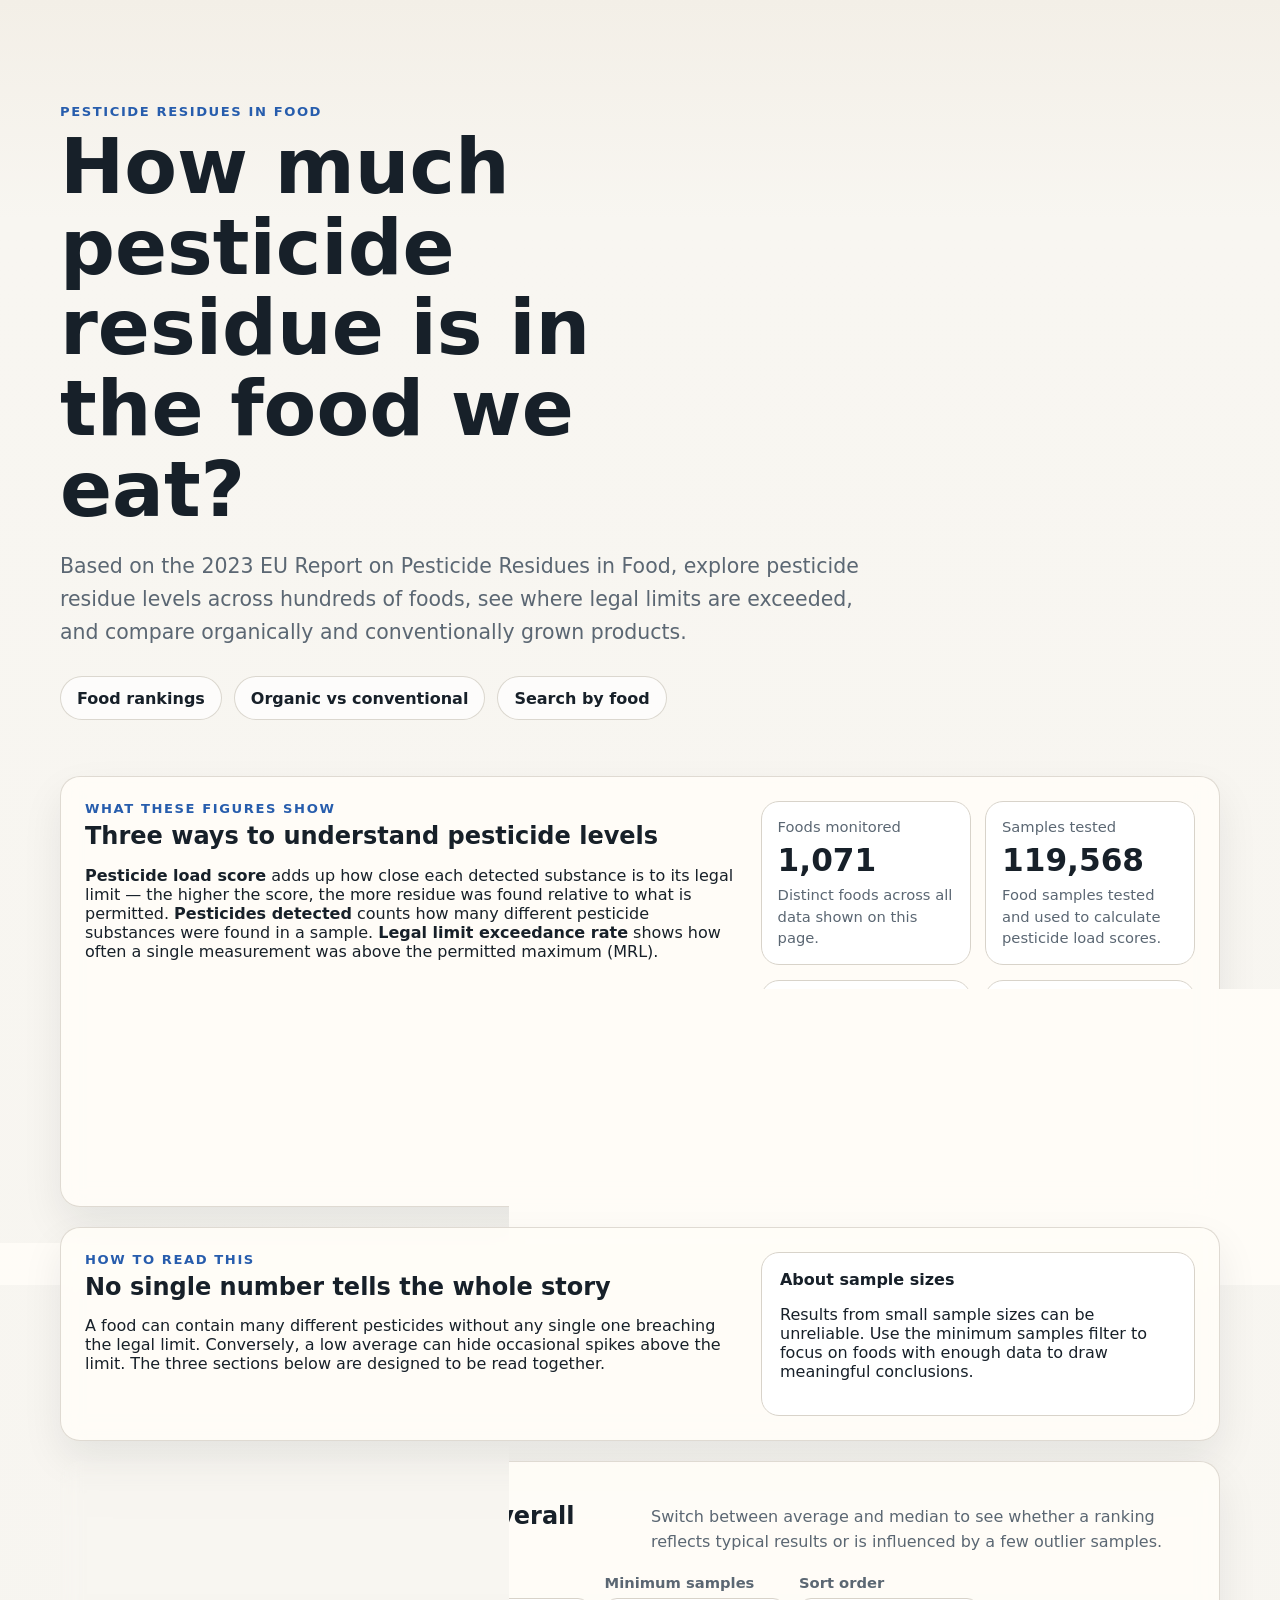
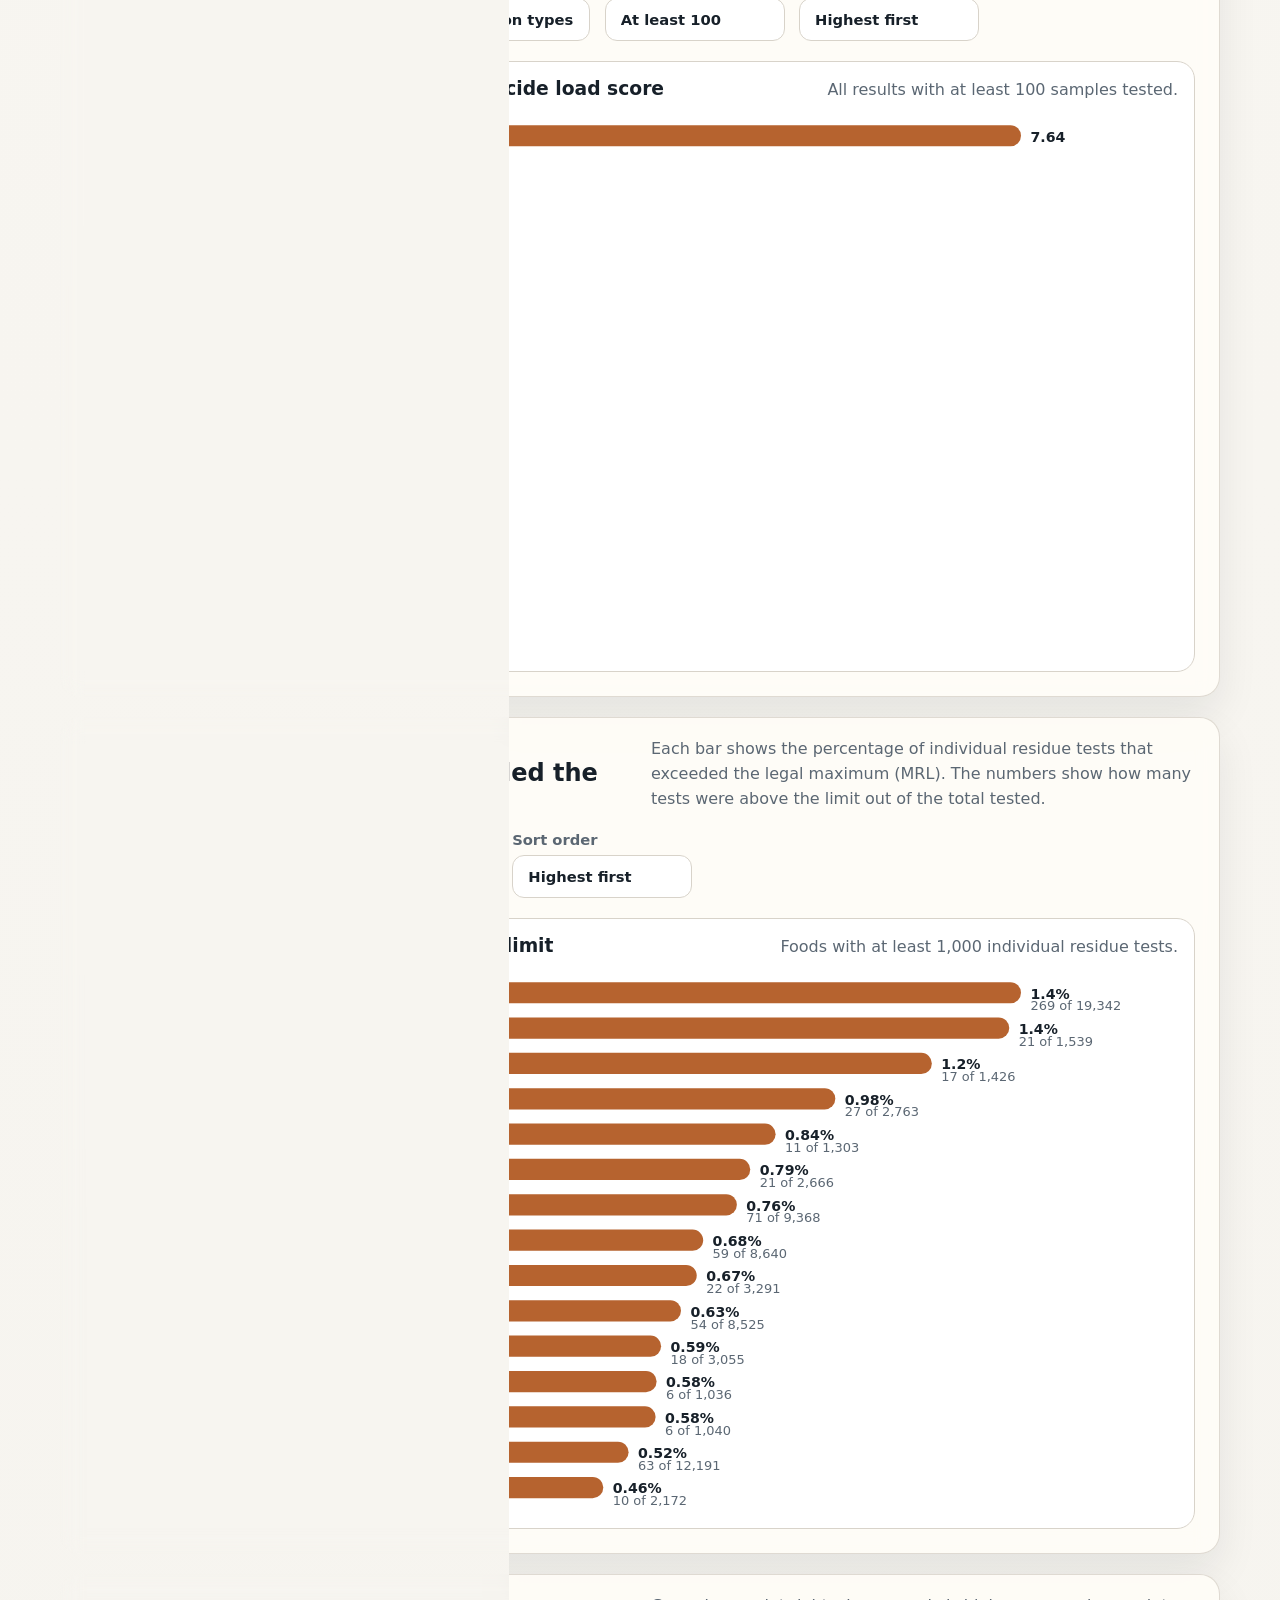
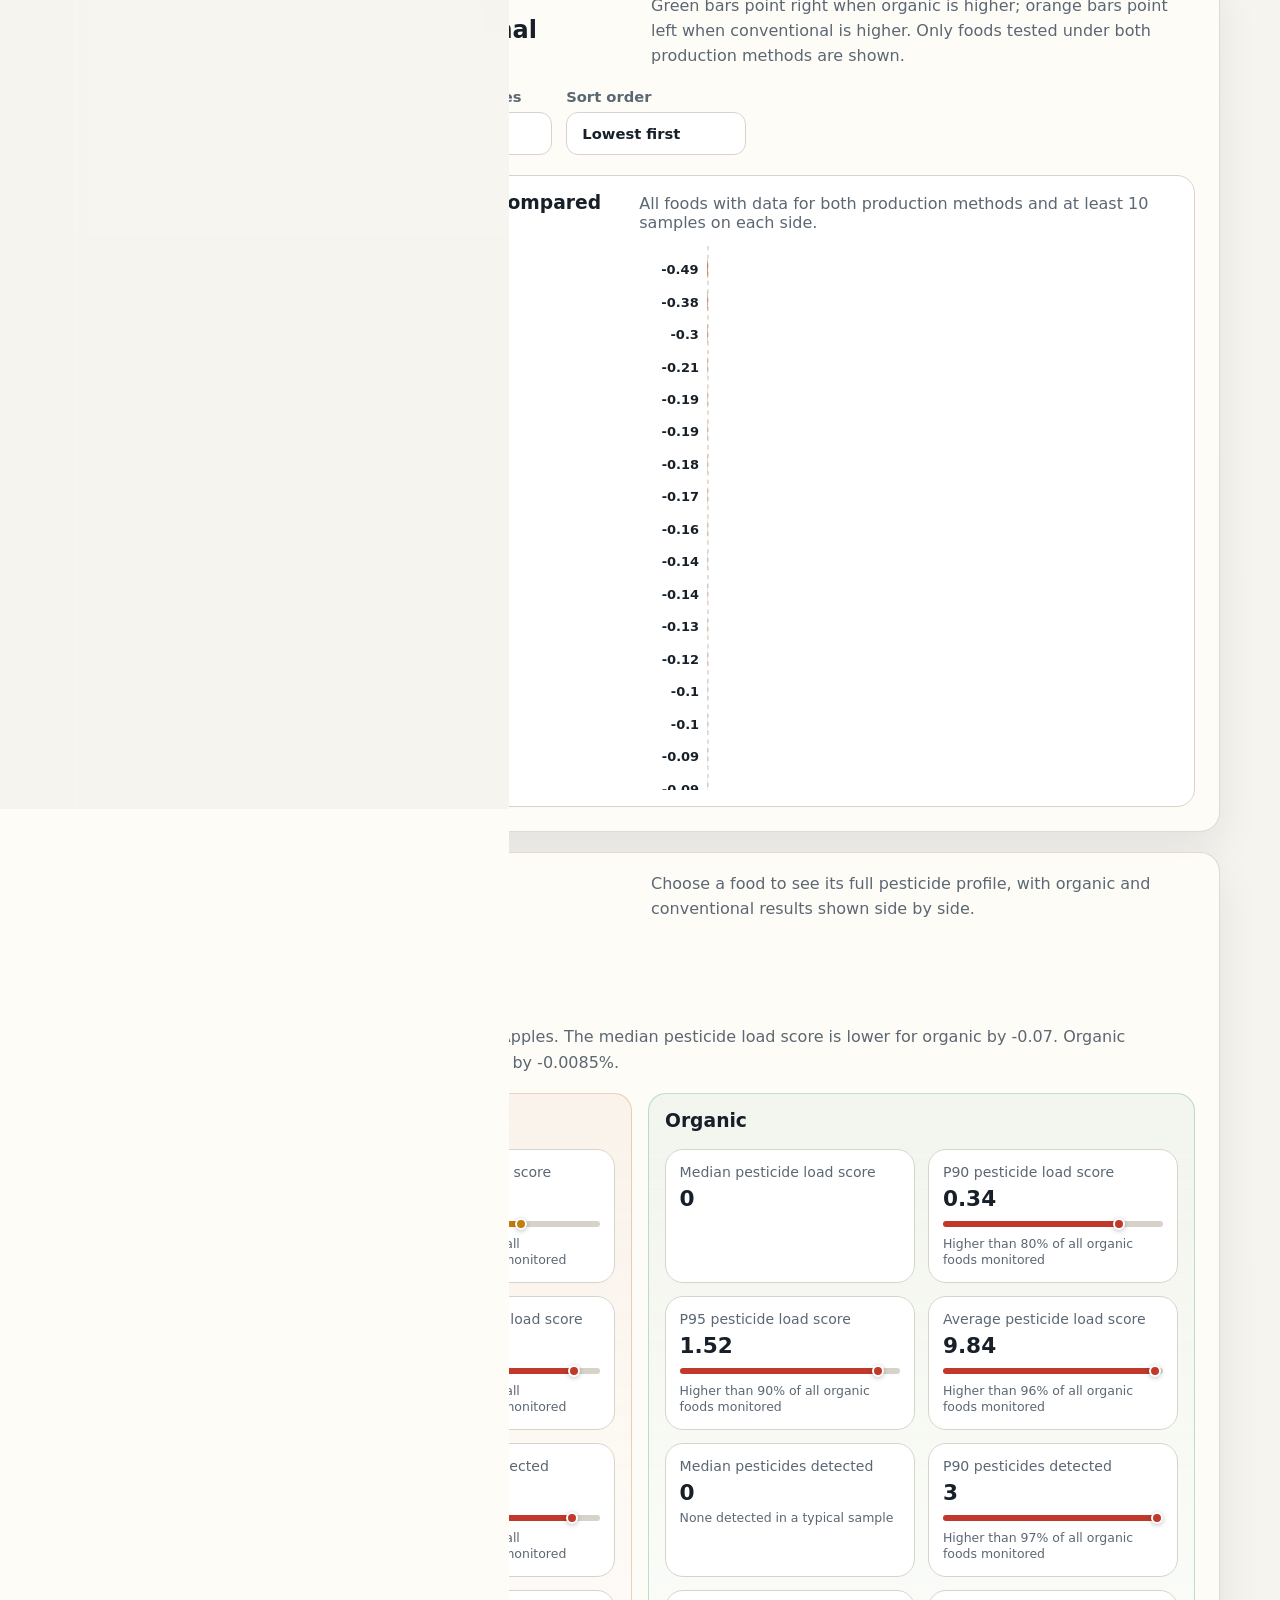
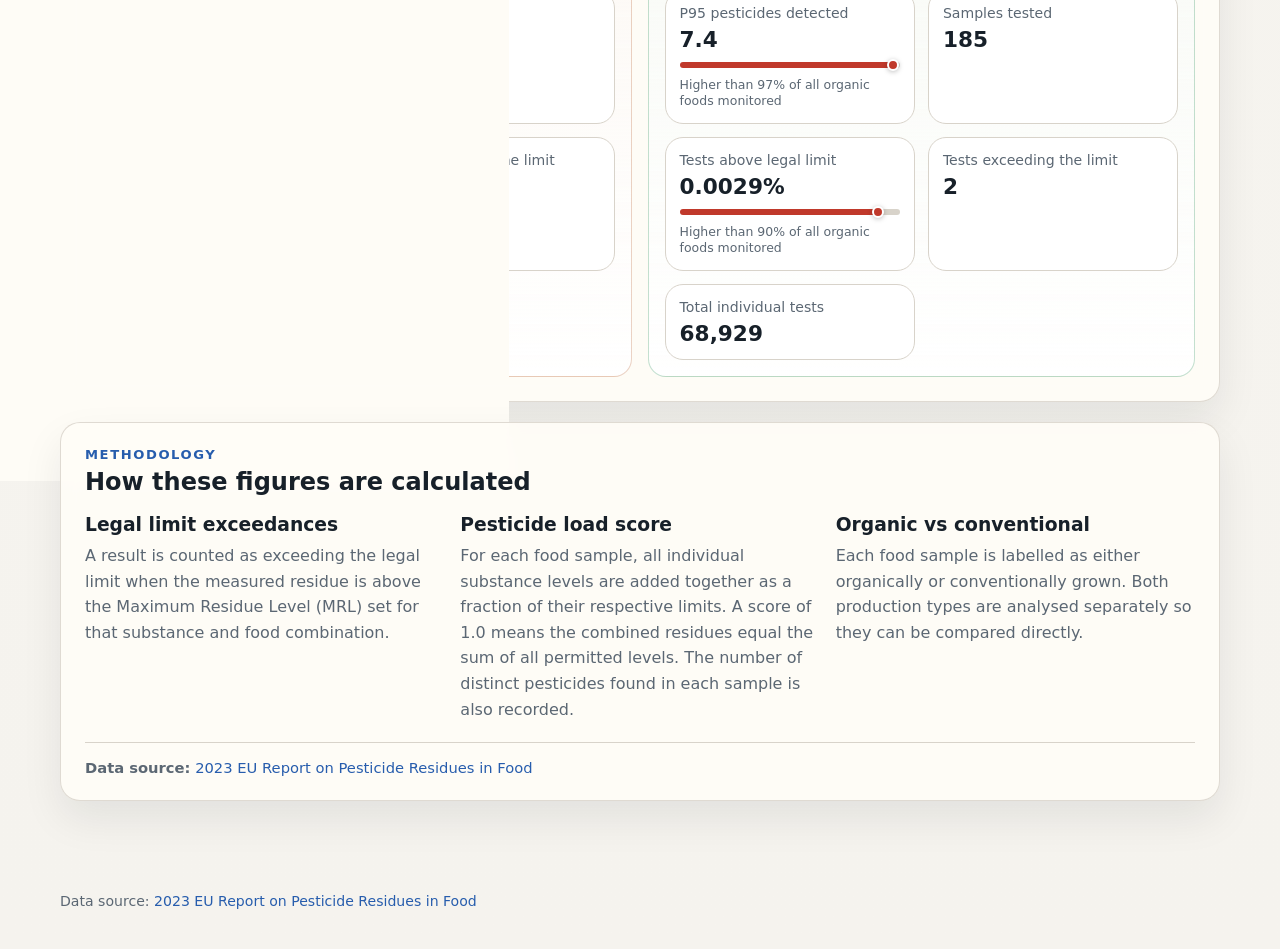
==== docs/index.html @ 17224ed9 "move site to docs" ====
<!doctype html>
<html lang="en">
  <head>
    <meta charset="utf-8">
    <meta name="viewport" content="width=device-width, initial-scale=1">
    <title>Pesticide residues in food</title>
    <meta
      name="description"
      content="An overview of pesticide residues in food: how much was found, how often legal limits were exceeded, and how organic and conventionally grown products compare."
    >
    <link rel="stylesheet" href="styles.css">
  </head>
  <body>
    <header class="hero">
      <div class="hero__content layout">
        <p class="eyebrow">Pesticide residues in food</p>
        <div class="hero__topline">
          <div>
            <h1>How much pesticide residue is in the food we eat?</h1>
            <p class="hero__lede">
              Based on the 2023 EU Report on Pesticide Residues in Food, explore pesticide residue levels across
              hundreds of foods, see where legal limits are exceeded, and compare organically and conventionally
              grown products.
            </p>
          </div>
        </div>
        <div class="hero__chips">
          <span class="chip">Food rankings</span>
          <span class="chip">Organic vs conventional</span>
          <span class="chip">Search by food</span>
        </div>
      </div>
    </header>

    <main class="layout">
      <section class="panel notice" id="error-notice" hidden></section>

      <section class="panel intro-grid">
        <div>
          <p class="section-label">What these figures show</p>
          <h2>Three ways to understand pesticide levels</h2>
          <p>
            <strong>Pesticide load score</strong> adds up how close each detected substance is to its legal limit — the
            higher the score, the more residue was found relative to what is permitted.
            <strong>Pesticides detected</strong> counts how many different pesticide substances were found in a sample.
            <strong>Legal limit exceedance rate</strong> shows how often a single measurement was above the permitted
            maximum (MRL).
          </p>
        </div>
        <div class="metric-cards" id="summary-cards"></div>
      </section>

      <section class="panel narrative">
        <div>
          <p class="section-label">How to read this</p>
          <h2>No single number tells the whole story</h2>
          <p>
            A food can contain many different pesticides without any single one breaching the legal limit. Conversely,
            a low average can hide occasional spikes above the limit. The three sections below are designed to be read
            together.
          </p>
        </div>
        <div class="callout">
          <p class="callout__title">About sample sizes</p>
          <p>
            Results from small sample sizes can be unreliable. Use the minimum samples filter to focus on foods with
            enough data to draw meaningful conclusions.
          </p>
        </div>
      </section>

      <section class="panel section-block">
        <div class="section-heading">
          <div>
            <p class="section-label">1. Pesticide load</p>
            <h2>Which foods had the highest overall pesticide levels?</h2>
          </div>
          <p class="section-copy">
            Switch between average and median to see whether a ranking reflects typical results or is influenced by a
            few outlier samples.
          </p>
        </div>
        <div class="controls">
          <label>
            Measure
            <select id="combined-metric"></select>
          </label>
          <label>
            Production type
            <select id="combined-organic"></select>
          </label>
          <label>
            Minimum samples
            <select id="combined-threshold"></select>
          </label>
          <label>
            Sort order
            <select id="combined-sort"></select>
          </label>
        </div>
        <div class="chart-shell">
          <div class="chart-header">
            <h3 id="combined-chart-title"></h3>
            <p id="combined-chart-caption"></p>
          </div>
          <div class="chart" id="combined-chart"></div>
        </div>
      </section>

      <section class="panel section-block">
        <div class="section-heading">
          <div>
            <p class="section-label">2. Legal limit breaches</p>
            <h2>Which foods most often exceeded the legal limit?</h2>
          </div>
          <p class="section-copy">
            Each bar shows the percentage of individual residue tests that exceeded the legal maximum (MRL). The
            numbers show how many tests were above the limit out of the total tested.
          </p>
        </div>
        <div class="controls">
          <label>
            Production type
            <select id="exceedance-organic"></select>
          </label>
          <label>
            Minimum samples
            <select id="exceedance-threshold"></select>
          </label>
          <label>
            Sort order
            <select id="exceedance-sort"></select>
          </label>
        </div>
        <div class="chart-shell">
          <div class="chart-header">
            <h3 id="exceedance-chart-title"></h3>
            <p id="exceedance-chart-caption"></p>
          </div>
          <div class="chart" id="exceedance-chart"></div>
        </div>
      </section>

      <section class="panel section-block">
        <div class="section-heading">
          <div>
            <p class="section-label">3. Organic vs conventional</p>
            <h2>How do organic and conventional products compare?</h2>
          </div>
          <p class="section-copy">
            Green bars point right when organic is higher; orange bars point left when conventional is higher.
            Only foods tested under both production methods are shown.
          </p>
        </div>
        <div class="controls">
          <label>
            Comparison
            <select id="gap-metric"></select>
          </label>
          <label>
            Minimum samples
            <select id="gap-threshold"></select>
          </label>
          <label>
            Sort order
            <select id="gap-sort"></select>
          </label>
        </div>
        <div class="chart-shell">
          <div class="chart-header">
            <h3 id="gap-chart-title"></h3>
            <p id="gap-chart-caption"></p>
          </div>
          <div class="chart" id="gap-chart"></div>
        </div>
      </section>

      <section class="panel section-block">
        <div class="section-heading">
          <div>
            <p class="section-label">4. Food explorer</p>
            <h2>Look up a specific food</h2>
          </div>
          <p class="section-copy">
            Choose a food to see its full pesticide profile, with organic and conventional results shown side by side.
          </p>
        </div>
        <div class="controls product-search">
          <label class="product-search__input">
            Product
            <input id="product-search" list="product-options" placeholder="Start typing a product name">
            <datalist id="product-options"></datalist>
          </label>
        </div>
        <div id="product-summary" class="product-summary"></div>
        <div id="product-panels" class="product-panels"></div>
      </section>

      <section class="panel methodology">
        <p class="section-label">Methodology</p>
        <h2>How these figures are calculated</h2>
        <div class="method-grid">
          <div>
            <h3>Legal limit exceedances</h3>
            <p>
              A result is counted as exceeding the legal limit when the measured residue is above the Maximum Residue
              Level (MRL) set for that substance and food combination.
            </p>
          </div>
          <div>
            <h3>Pesticide load score</h3>
            <p>
              For each food sample, all individual substance levels are added together as a fraction of their
              respective limits. A score of 1.0 means the combined residues equal the sum of all permitted levels.
              The number of distinct pesticides found in each sample is also recorded.
            </p>
          </div>
          <div>
            <h3>Organic vs conventional</h3>
            <p>
              Each food sample is labelled as either organically or conventionally grown. Both production types are
              analysed separately so they can be compared directly.
            </p>
          </div>
        </div>
        <div class="source-line">
          <p>
            <strong>Data source:</strong>
            <a href="https://zenodo.org/records/14765085" target="_blank" rel="noopener noreferrer">
              2023 EU Report on Pesticide Residues in Food
            </a>
          </p>
        </div>
      </section>
    </main>

    <footer class="site-footer layout">
      <p>
        Data source:
        <a href="https://zenodo.org/records/14765085" target="_blank" rel="noopener noreferrer">
          2023 EU Report on Pesticide Residues in Food
        </a>
      </p>
    </footer>

    <div class="tooltip" id="tooltip" hidden></div>
    <script src="script.js"></script>
  </body>
</html>
---- docs/styles.css ----
:root {
  --bg: #f5f3ee;
  --surface: #fffdf8;
  --surface-strong: #ffffff;
  --text: #172029;
  --muted: #5b6773;
  --line: #d8d3ca;
  --accent: #275dad;
  --organic: #2d8f57;
  --conventional: #b6632f;
  --pct-low:  #2d8f57;
  --pct-mid:  #c47d0e;
  --pct-high: #c0392b;
  --shadow: 0 18px 40px rgba(18, 27, 38, 0.08);
  --radius: 20px;
}

* {
  box-sizing: border-box;
}

html {
  scroll-behavior: smooth;
}

body {
  margin: 0;
  font-family: Inter, ui-sans-serif, system-ui, -apple-system, BlinkMacSystemFont, "Segoe UI", sans-serif;
  background: linear-gradient(180deg, #f3efe7 0%, #f8f6f1 220px, var(--bg) 100%);
  color: var(--text);
}

code {
  font-family: "SFMono-Regular", ui-monospace, SFMono-Regular, Menlo, Consolas, monospace;
}

.layout {
  width: min(1160px, calc(100vw - 2rem));
  margin: 0 auto;
}

.hero {
  padding: 4.5rem 0 2.5rem;
}

.hero__content {
  padding: 2rem 0 1rem;
}

.hero__topline {
  display: flex;
  justify-content: space-between;
  gap: 1.5rem;
  align-items: end;
}

.eyebrow,
.section-label {
  margin: 0 0 0.5rem;
  font-size: 0.82rem;
  font-weight: 700;
  letter-spacing: 0.12em;
  text-transform: uppercase;
  color: var(--accent);
}

.hero h1,
.panel h2 {
  margin: 0;
  line-height: 1.05;
}

.hero h1 {
  max-width: 11ch;
  font-size: clamp(2.6rem, 7vw, 4.8rem);
}

.hero__lede {
  max-width: 52rem;
  margin: 1.25rem 0 0;
  font-size: clamp(1.05rem, 2vw, 1.28rem);
  line-height: 1.6;
  color: var(--muted);
}

.hero__chips {
  display: flex;
  flex-wrap: wrap;
  gap: 0.75rem;
  margin-top: 1.75rem;
}

.chip {
  display: inline-flex;
  align-items: center;
  padding: 0.72rem 1rem;
  border-radius: 999px;
  background: rgba(255, 255, 255, 0.7);
  border: 1px solid rgba(216, 211, 202, 0.9);
  color: var(--text);
  font-weight: 600;
}

main {
  padding-bottom: 3rem;
}

.panel {
  background: rgba(255, 253, 248, 0.88);
  border: 1px solid rgba(216, 211, 202, 0.8);
  border-radius: var(--radius);
  box-shadow: var(--shadow);
  padding: 1.5rem;
  margin-bottom: 1.25rem;
  backdrop-filter: blur(10px);
}

.notice {
  border-color: rgba(182, 99, 47, 0.35);
  background: rgba(182, 99, 47, 0.08);
}

.intro-grid,
.narrative {
  display: grid;
  gap: 1.5rem;
  grid-template-columns: minmax(0, 1.5fr) minmax(290px, 1fr);
}

.metric-cards {
  display: grid;
  grid-template-columns: repeat(2, minmax(0, 1fr));
  gap: 0.9rem;
}

.metric-card,
.callout,
.product-panel,
.detail-card {
  background: var(--surface-strong);
  border: 1px solid var(--line);
  border-radius: 18px;
}

.metric-card {
  padding: 1rem;
}

.metric-card__label {
  margin: 0;
  color: var(--muted);
  font-size: 0.92rem;
}

.metric-card__value {
  margin: 0.4rem 0 0;
  font-size: 1.95rem;
  font-weight: 700;
}

.metric-card__note {
  margin: 0.4rem 0 0;
  color: var(--muted);
  font-size: 0.92rem;
  line-height: 1.45;
}

.callout {
  padding: 1.1rem 1.15rem;
}

.callout__title {
  margin: 0 0 0.35rem;
  font-weight: 700;
}

.section-block {
  padding-top: 1.2rem;
}

.section-heading {
  display: flex;
  justify-content: space-between;
  gap: 1.5rem;
  align-items: end;
}

.section-copy {
  max-width: 34rem;
  margin: 0;
  color: var(--muted);
  line-height: 1.55;
}

.controls {
  display: flex;
  flex-wrap: wrap;
  gap: 0.9rem;
  margin-top: 1.2rem;
}

.controls label {
  display: grid;
  gap: 0.45rem;
  font-size: 0.92rem;
  font-weight: 600;
  color: var(--muted);
}

select,
input {
  min-width: 180px;
  appearance: none;
  border: 1px solid var(--line);
  background: var(--surface-strong);
  border-radius: 12px;
  color: var(--text);
  padding: 0.75rem 0.95rem;
  font: inherit;
}

input {
  width: min(400px, 100%);
}

.chart-shell {
  margin-top: 1.25rem;
  background: var(--surface-strong);
  border: 1px solid var(--line);
  border-radius: 18px;
  padding: 1rem;
}

.chart-header {
  display: flex;
  justify-content: space-between;
  gap: 1rem;
  align-items: baseline;
  margin-bottom: 0.75rem;
}

.chart-header h3 {
  margin: 0;
}

.chart-header p {
  margin: 0;
  color: var(--muted);
}

.chart {
  position: relative;
  min-height: 460px;
  max-height: 34rem;
  overflow-y: auto;
  overflow-x: hidden;
  padding-right: 0.35rem;
  scrollbar-gutter: stable;
}

.chart svg {
  width: 100%;
  height: auto;
  display: block;
}

.chart::-webkit-scrollbar {
  width: 10px;
}

.chart::-webkit-scrollbar-thumb {
  background: rgba(91, 103, 115, 0.35);
  border-radius: 999px;
}

.axis-label {
  fill: var(--muted);
  font-size: 12px;
}

.bar-label {
  fill: var(--text);
  font-size: 12px;
  font-weight: 600;
}

.chart-note {
  fill: var(--muted);
  font-size: 11px;
}

.tooltip {
  position: fixed;
  z-index: 10;
  max-width: 320px;
  padding: 0.75rem 0.85rem;
  background: rgba(20, 26, 32, 0.94);
  color: white;
  border-radius: 12px;
  box-shadow: 0 10px 24px rgba(0, 0, 0, 0.22);
  pointer-events: none;
  font-size: 0.9rem;
  line-height: 1.45;
}

.tooltip strong {
  display: block;
  margin-bottom: 0.2rem;
}

.product-summary {
  margin-top: 1rem;
  font-size: 1rem;
  color: var(--muted);
  line-height: 1.65;
}

.product-panels {
  display: grid;
  grid-template-columns: repeat(2, minmax(0, 1fr));
  gap: 1rem;
  margin-top: 1rem;
}

.product-panel {
  padding: 1rem;
}

.product-panel--organic {
  border-color: rgba(45, 143, 87, 0.28);
  background: linear-gradient(180deg, rgba(45, 143, 87, 0.06), rgba(255, 255, 255, 0.96));
}

.product-panel--conventional {
  border-color: rgba(182, 99, 47, 0.28);
  background: linear-gradient(180deg, rgba(182, 99, 47, 0.06), rgba(255, 255, 255, 0.96));
}

.product-panel h3 {
  margin-top: 0;
}

.detail-grid {
  display: grid;
  grid-template-columns: repeat(2, minmax(0, 1fr));
  gap: 0.85rem;
}

.detail-card {
  padding: 0.85rem;
  overflow: visible;
}

.detail-card__label {
  margin: 0;
  font-size: 0.88rem;
  color: var(--muted);
}

.detail-card__value {
  margin: 0.35rem 0 0;
  font-size: 1.35rem;
  font-weight: 700;
}

.detail-card__percentile {
  margin-top: 0.65rem;
}

.detail-card__percentile-bar {
  position: relative;
  display: block;
  width: 100%;
  height: 6px;
  border-radius: 999px;
  background: linear-gradient(
    to right,
    var(--pct-color, var(--accent)) var(--pct, 0%),
    var(--line) var(--pct, 0%)
  );
}

.detail-card__percentile-marker {
  display: block;
  position: absolute;
  top: 50%;
  width: 12px;
  height: 12px;
  background: var(--accent);
  border: 2px solid white;
  border-radius: 50%;
  box-shadow: 0 1px 5px rgba(0, 0, 0, 0.25);
  transform: translate(-50%, -50%);
}

.detail-card__percentile-label {
  margin: 0.35rem 0 0;
  font-size: 0.78rem;
  color: var(--muted);
  line-height: 1.3;
}

.detail-card .detail-card__percentile-label:only-of-type {
  margin-top: 0.55rem;
}

.method-grid {
  display: grid;
  grid-template-columns: repeat(3, minmax(0, 1fr));
  gap: 1rem;
}

.method-grid h3 {
  margin-bottom: 0.5rem;
}

.method-grid p {
  margin: 0;
  color: var(--muted);
  line-height: 1.6;
}

.source-line {
  margin-top: 1.25rem;
  padding-top: 1rem;
  border-top: 1px solid var(--line);
}

.source-line p {
  margin: 0;
  font-size: 0.92rem;
  color: var(--muted);
}

.source-line a,
.site-footer a {
  color: var(--accent);
  text-decoration: none;
}

.source-line a:hover,
.site-footer a:hover {
  text-decoration: underline;
}

.site-footer {
  padding: 1.5rem 0 2.5rem;
  font-size: 0.88rem;
  color: var(--muted);
}

.site-footer p {
  margin: 0;
}

@media (max-width: 960px) {
  .hero__topline,
  .intro-grid,
  .narrative,
  .section-heading,
  .product-panels,
  .method-grid {
    grid-template-columns: 1fr;
    display: grid;
  }

  .section-heading {
    align-items: start;
  }
}

@media (max-width: 680px) {
  .layout {
    width: min(100vw - 1rem, 100%);
  }

  .panel {
    padding: 1rem;
  }

  .metric-cards,
  .detail-grid {
    grid-template-columns: 1fr;
  }

  .chart {
    min-height: 380px;
  }
}
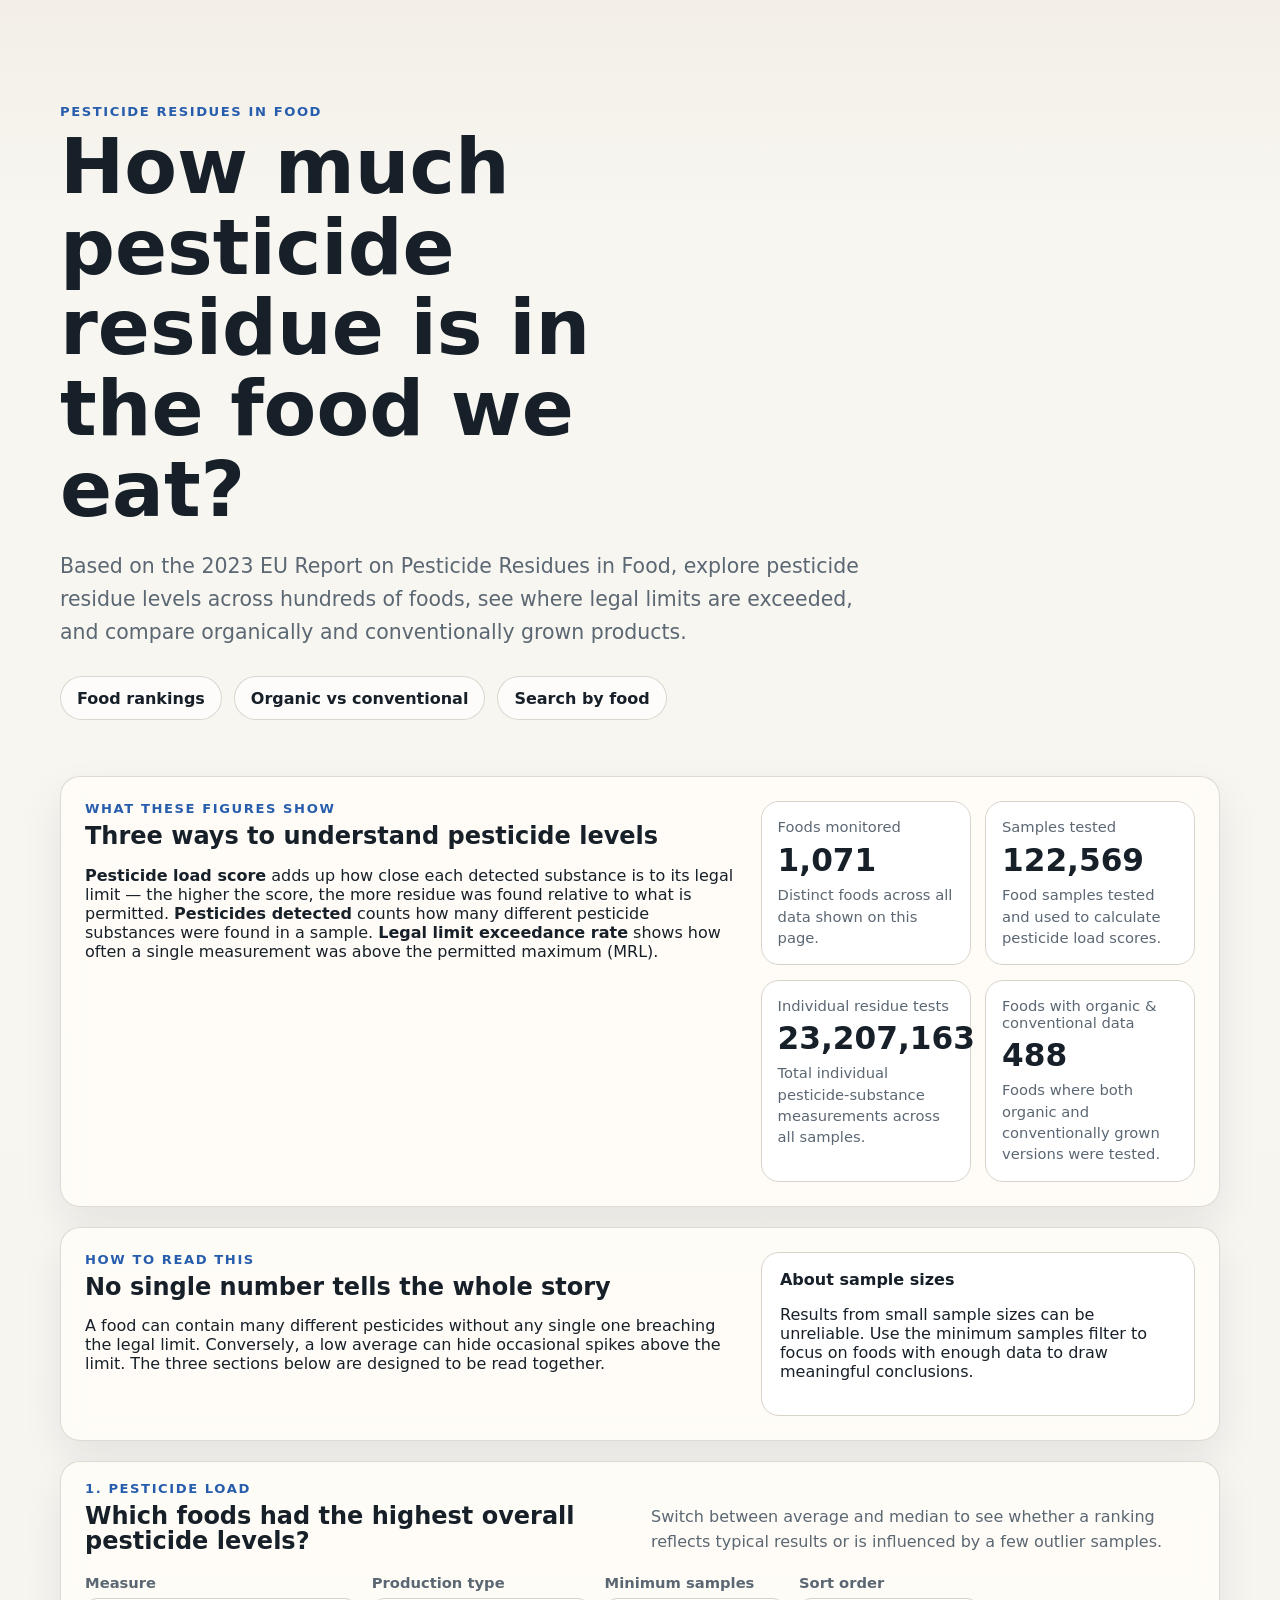
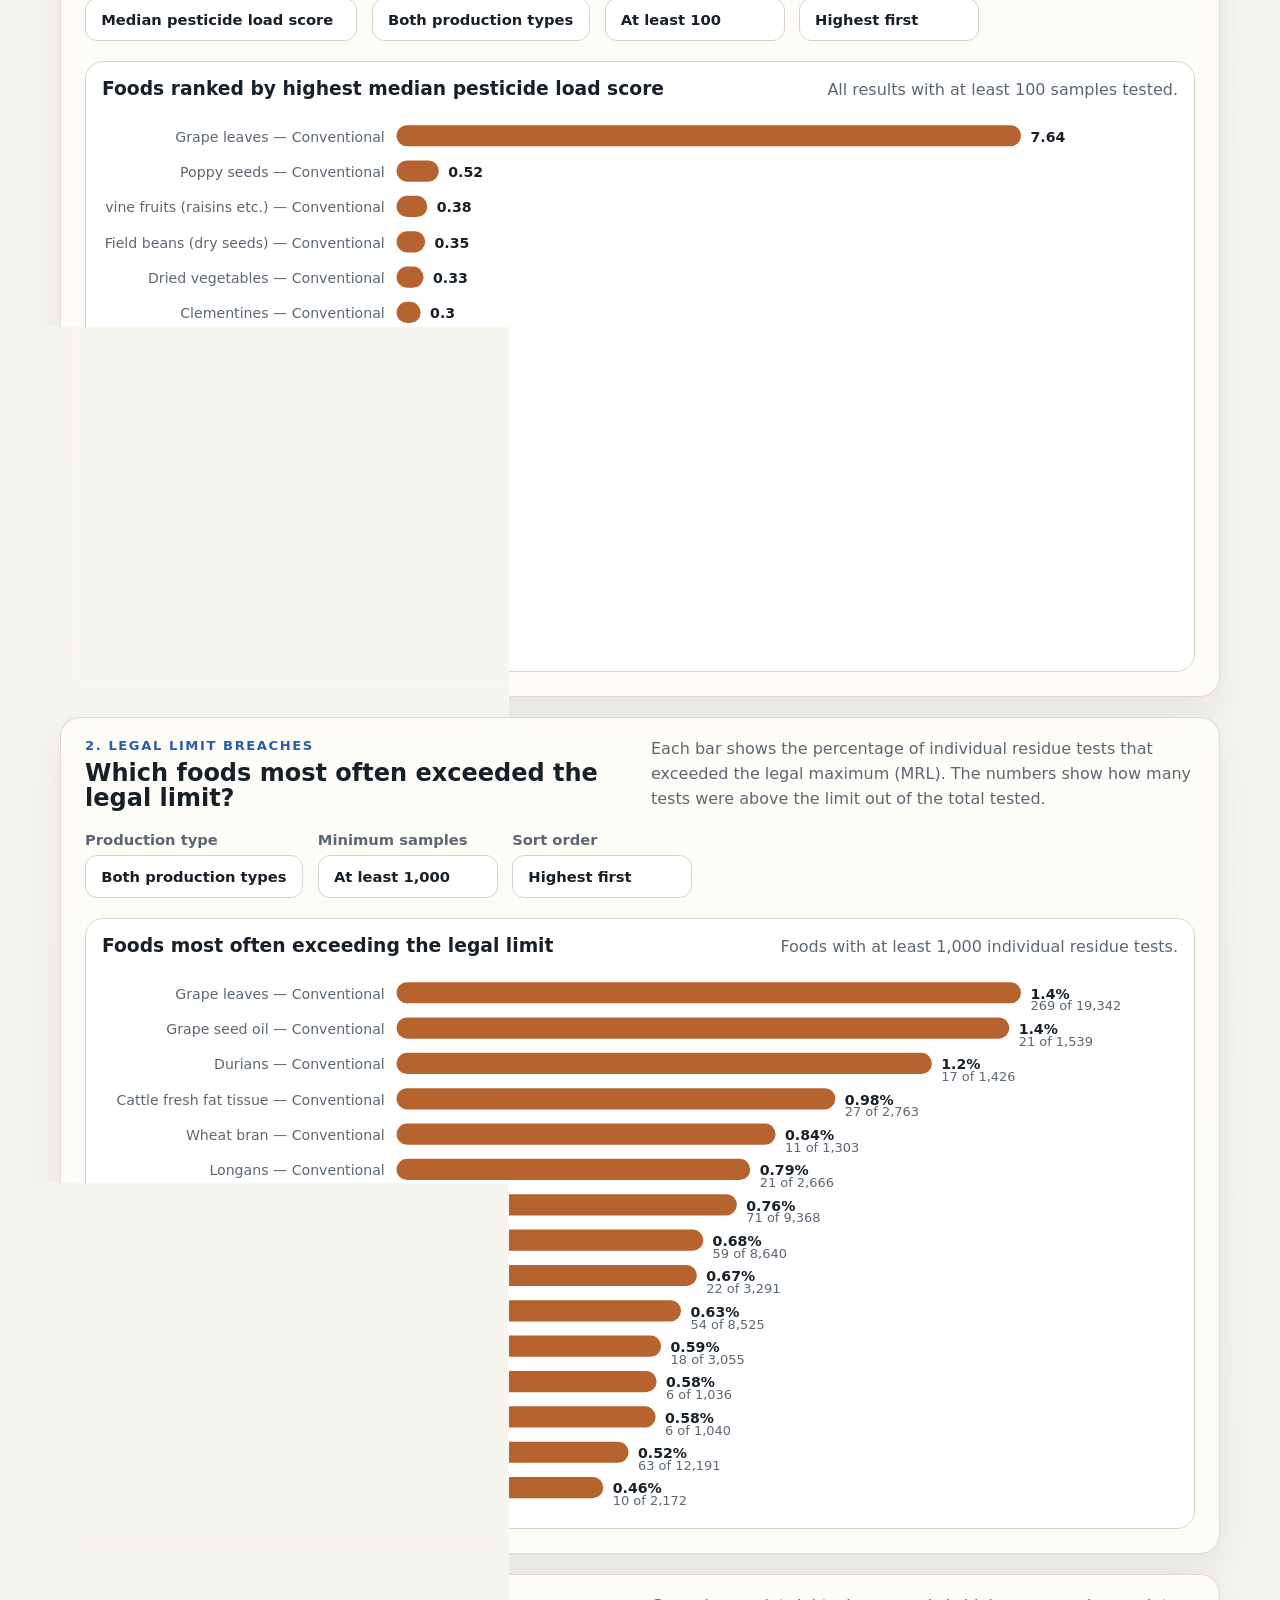
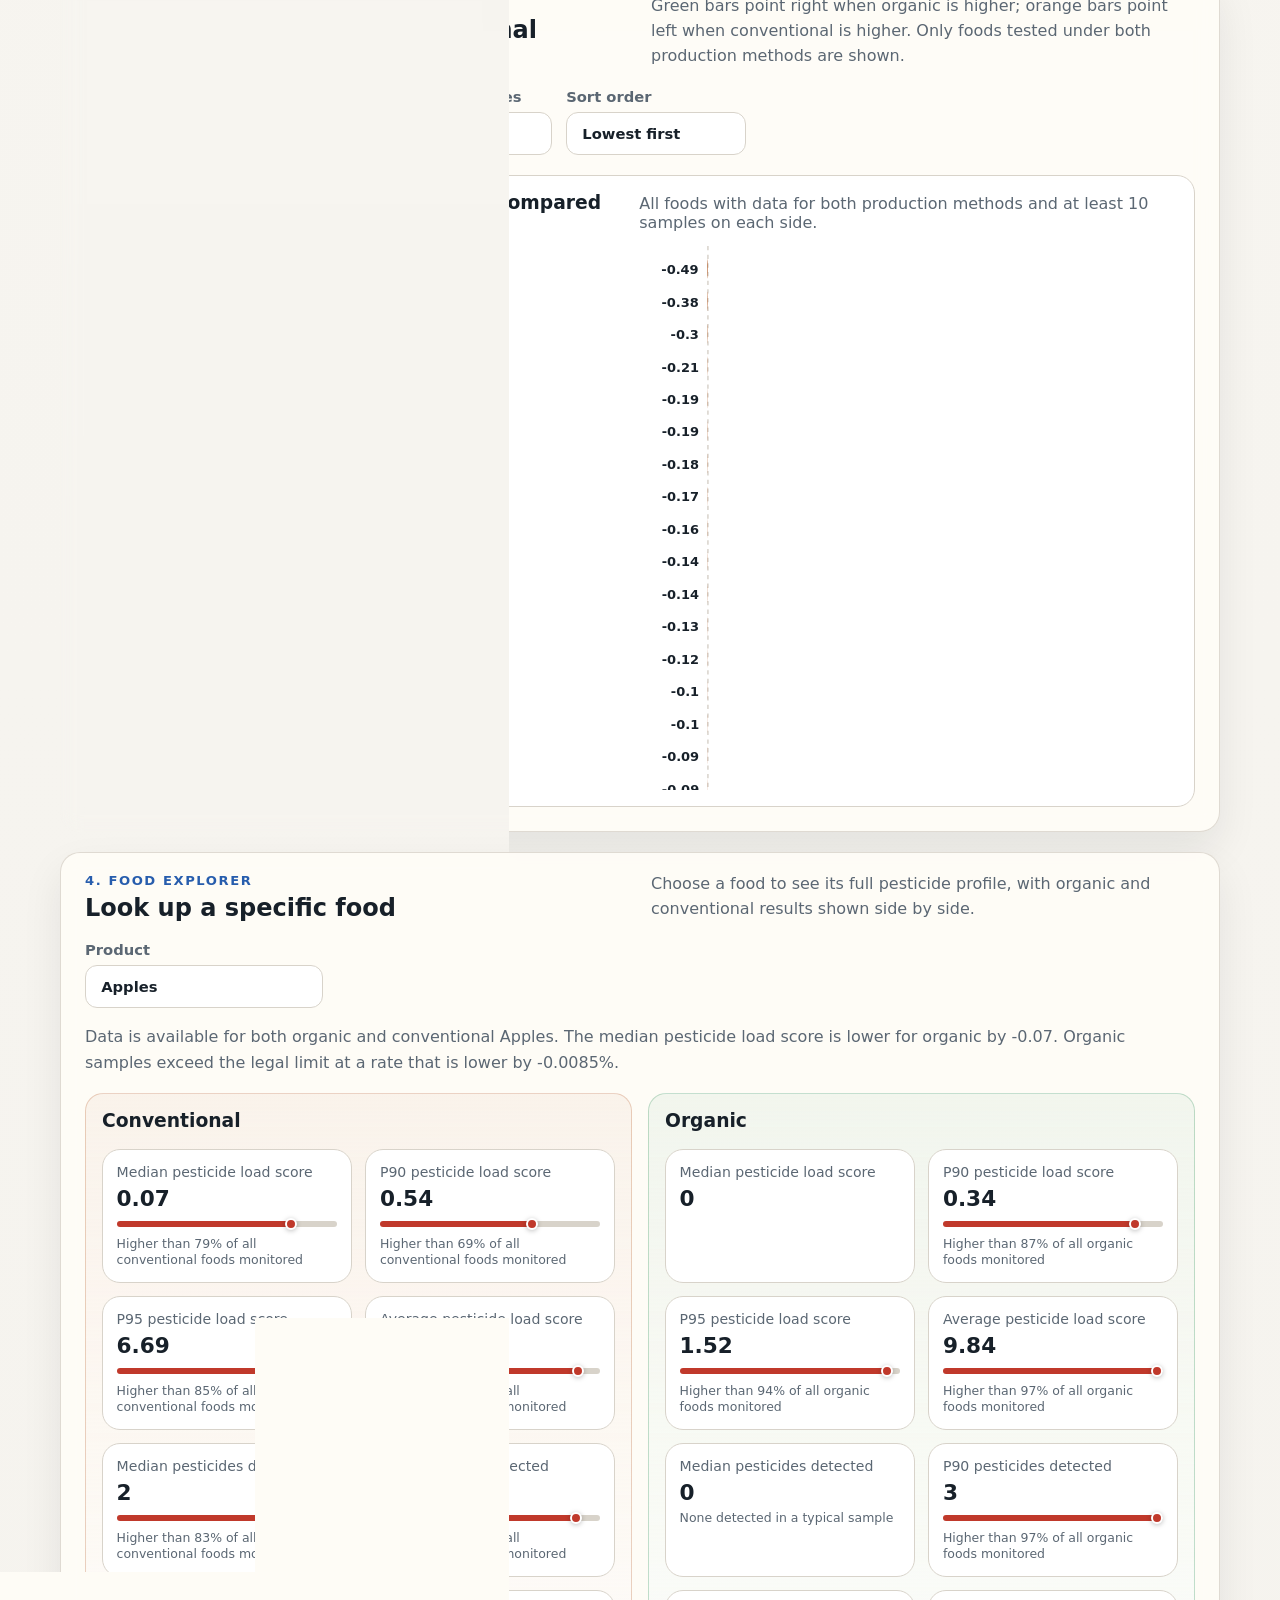
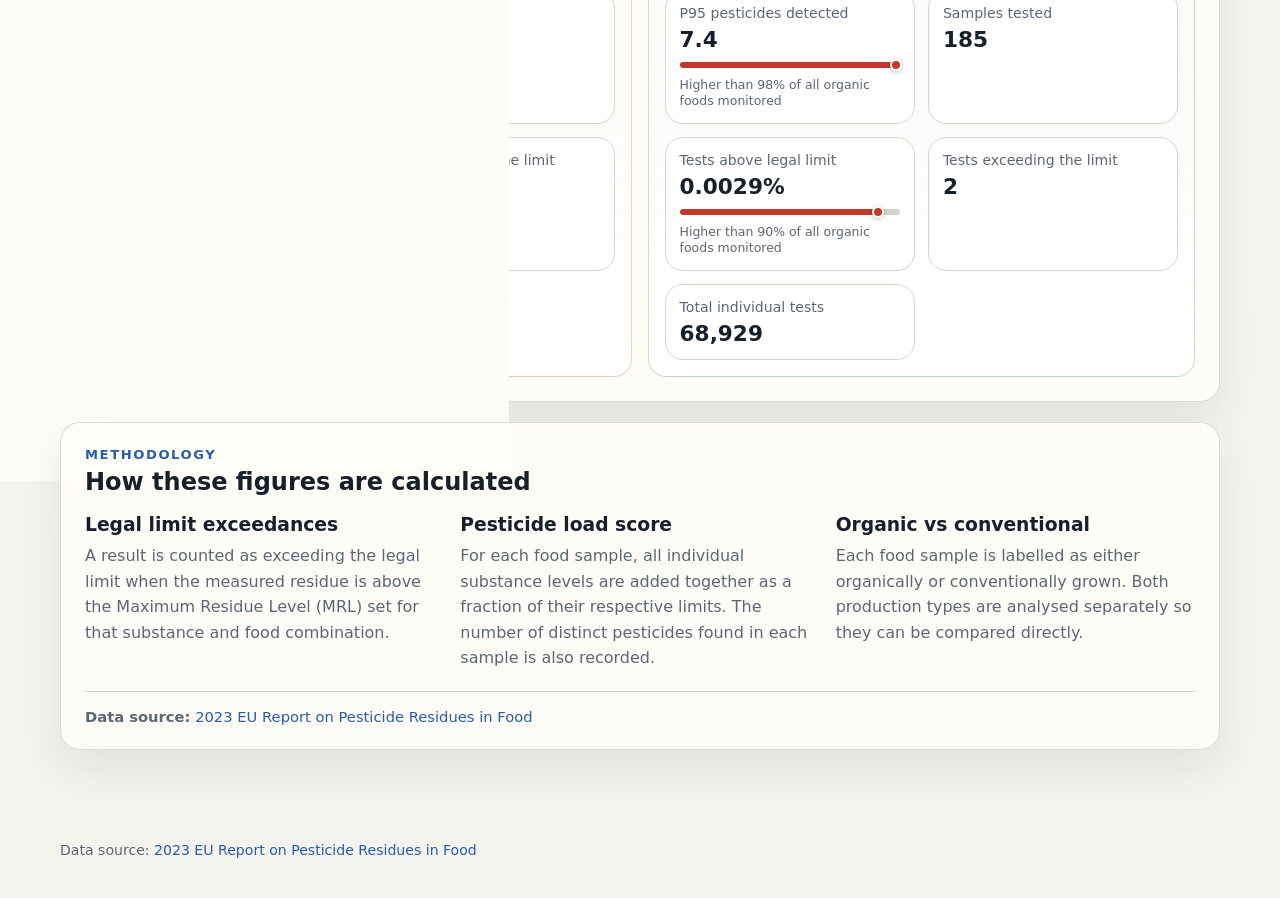
==== commit bfe4a66a: "Do not filter on sample size in combined table" ====
--- a/docs/index.html
+++ b/docs/index.html
@@ -211,8 +211,7 @@
             <h3>Pesticide load score</h3>
             <p>
               For each food sample, all individual substance levels are added together as a fraction of their
-              respective limits. A score of 1.0 means the combined residues equal the sum of all permitted levels.
-              The number of distinct pesticides found in each sample is also recorded.
+              respective limits. The number of distinct pesticides found in each sample is also recorded.
             </p>
           </div>
           <div>
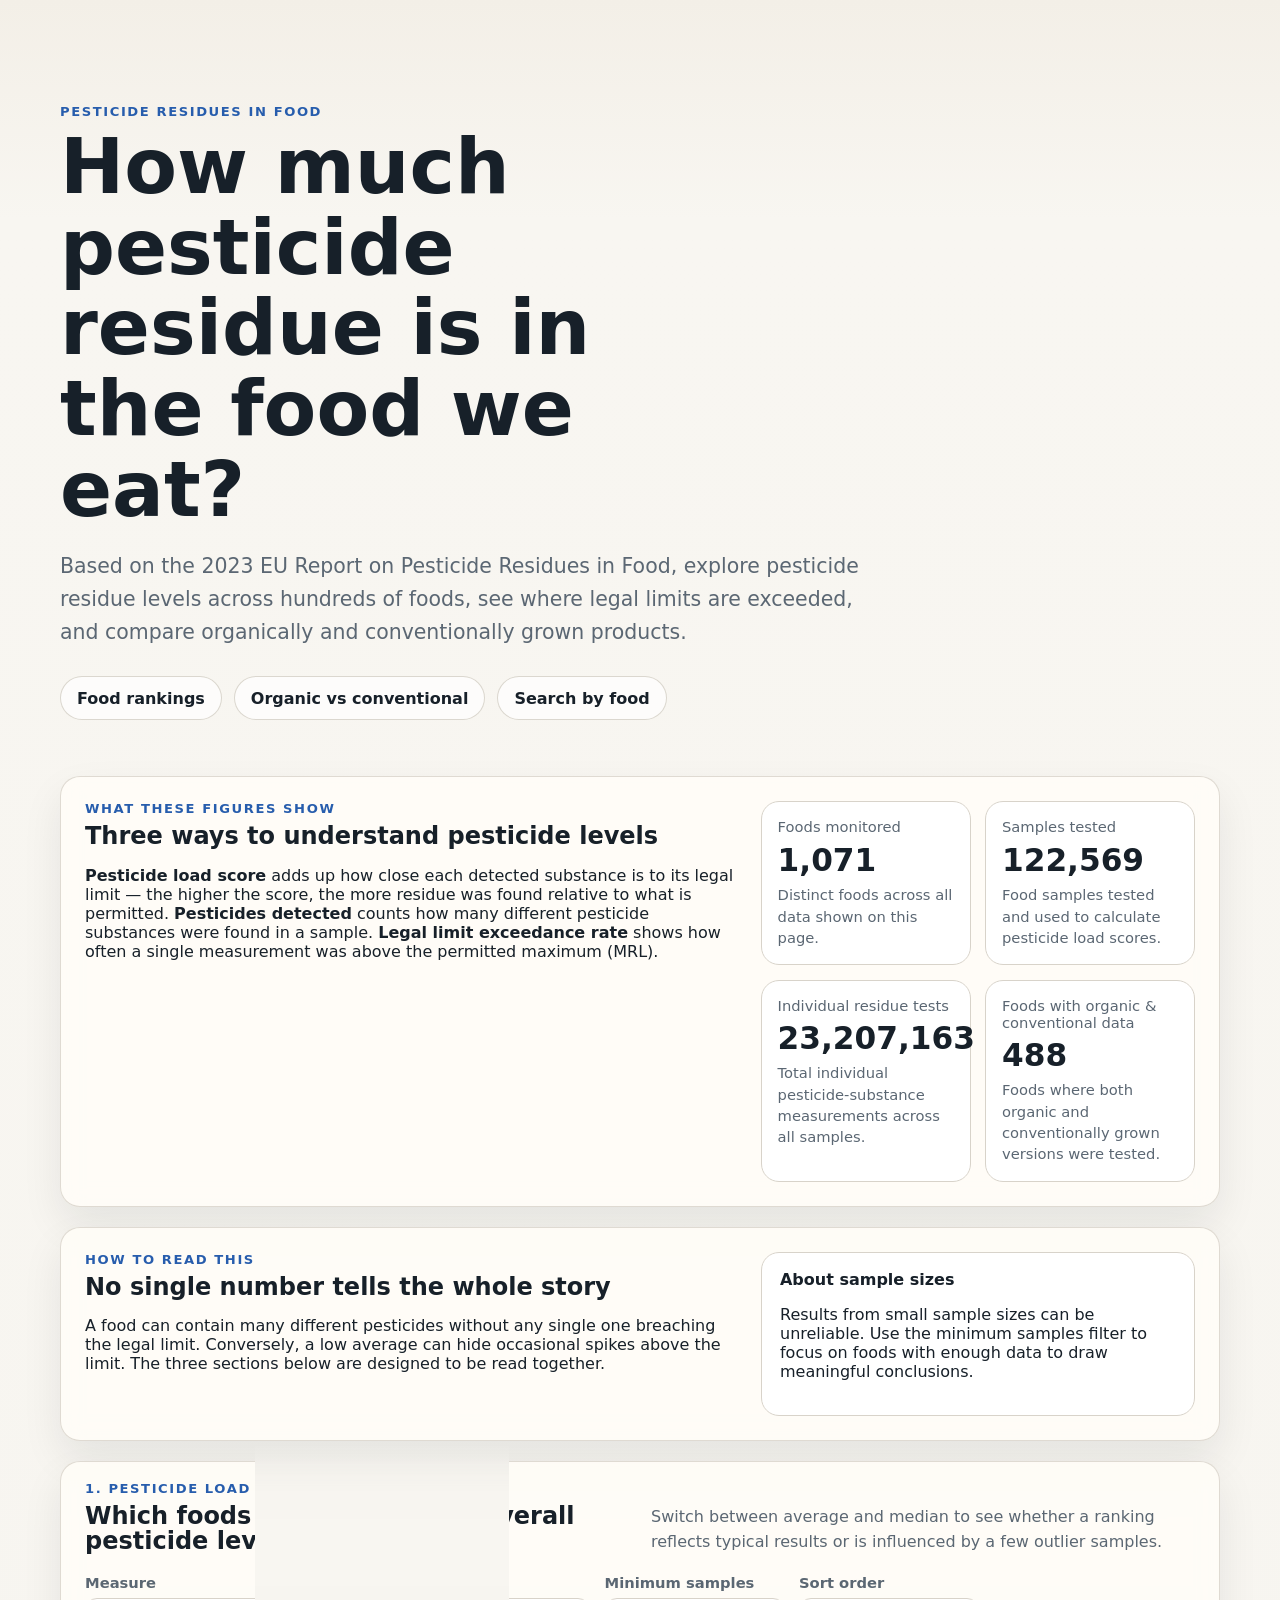
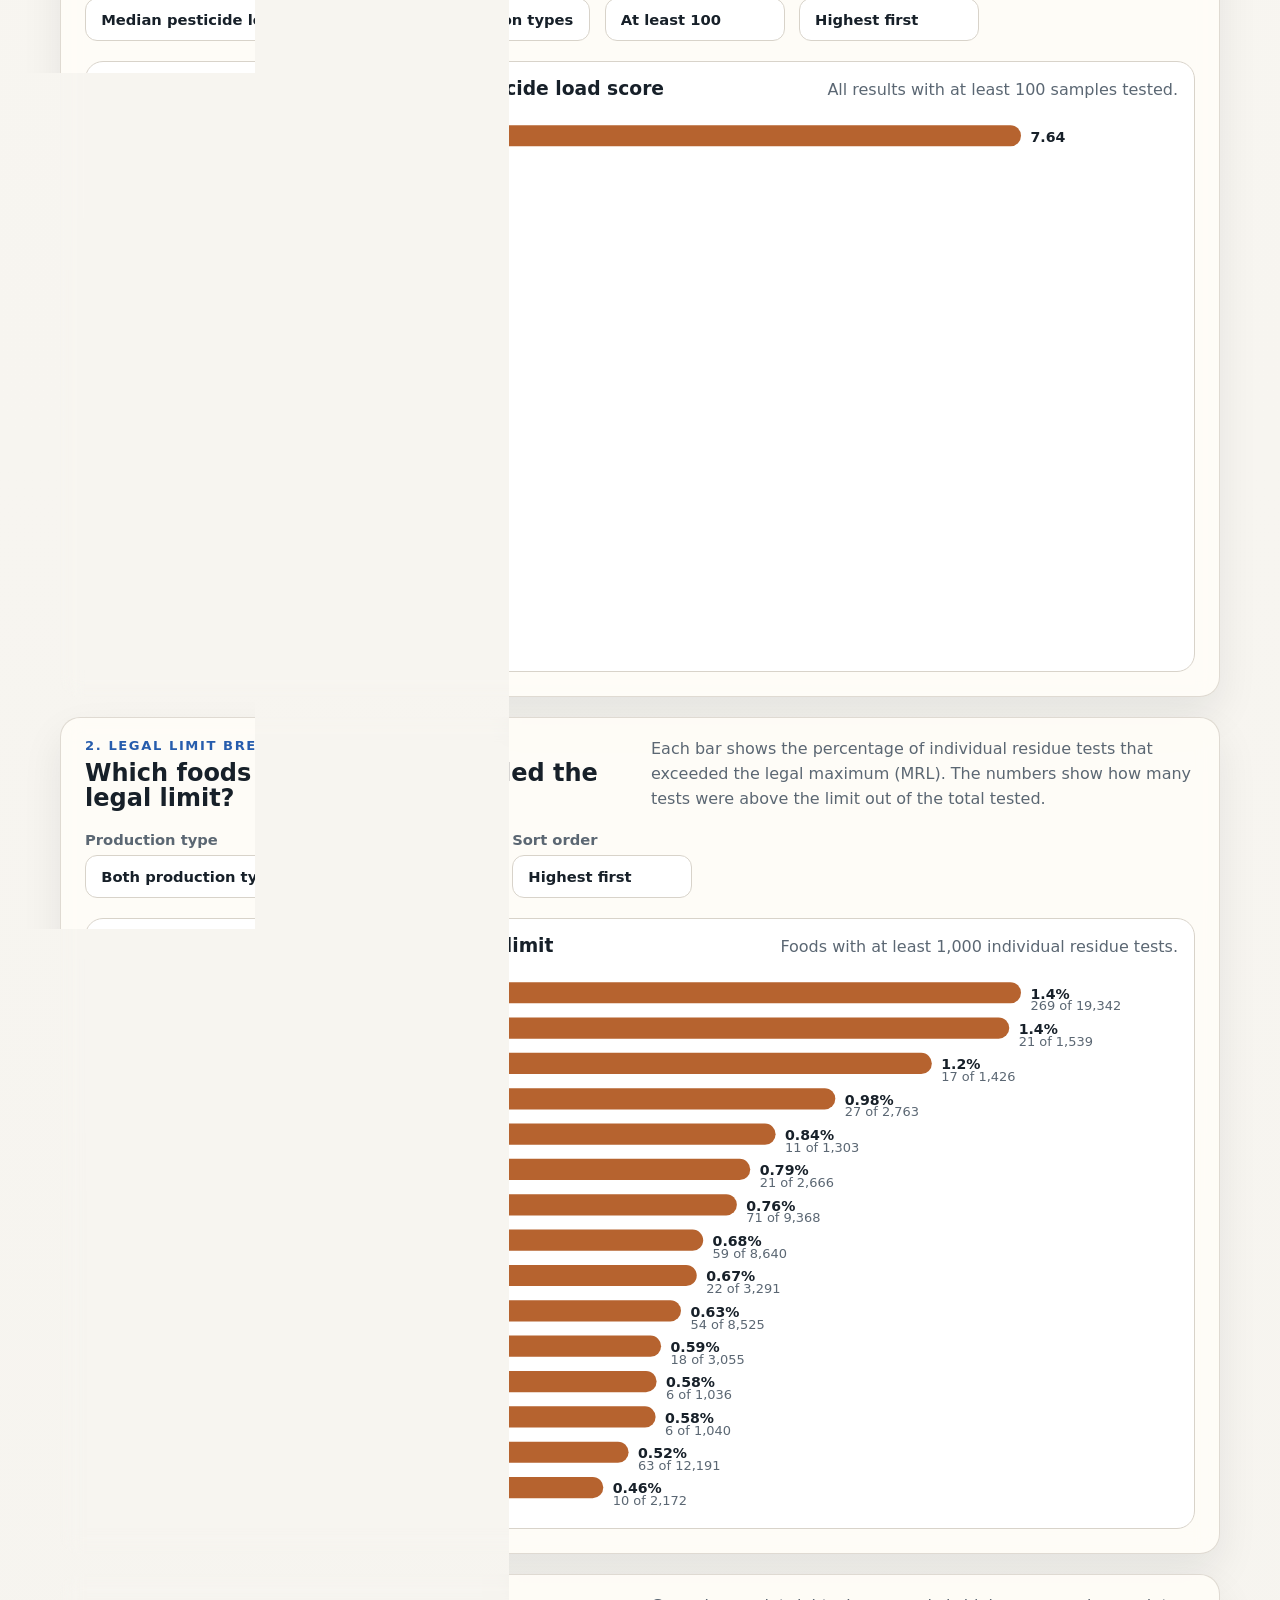
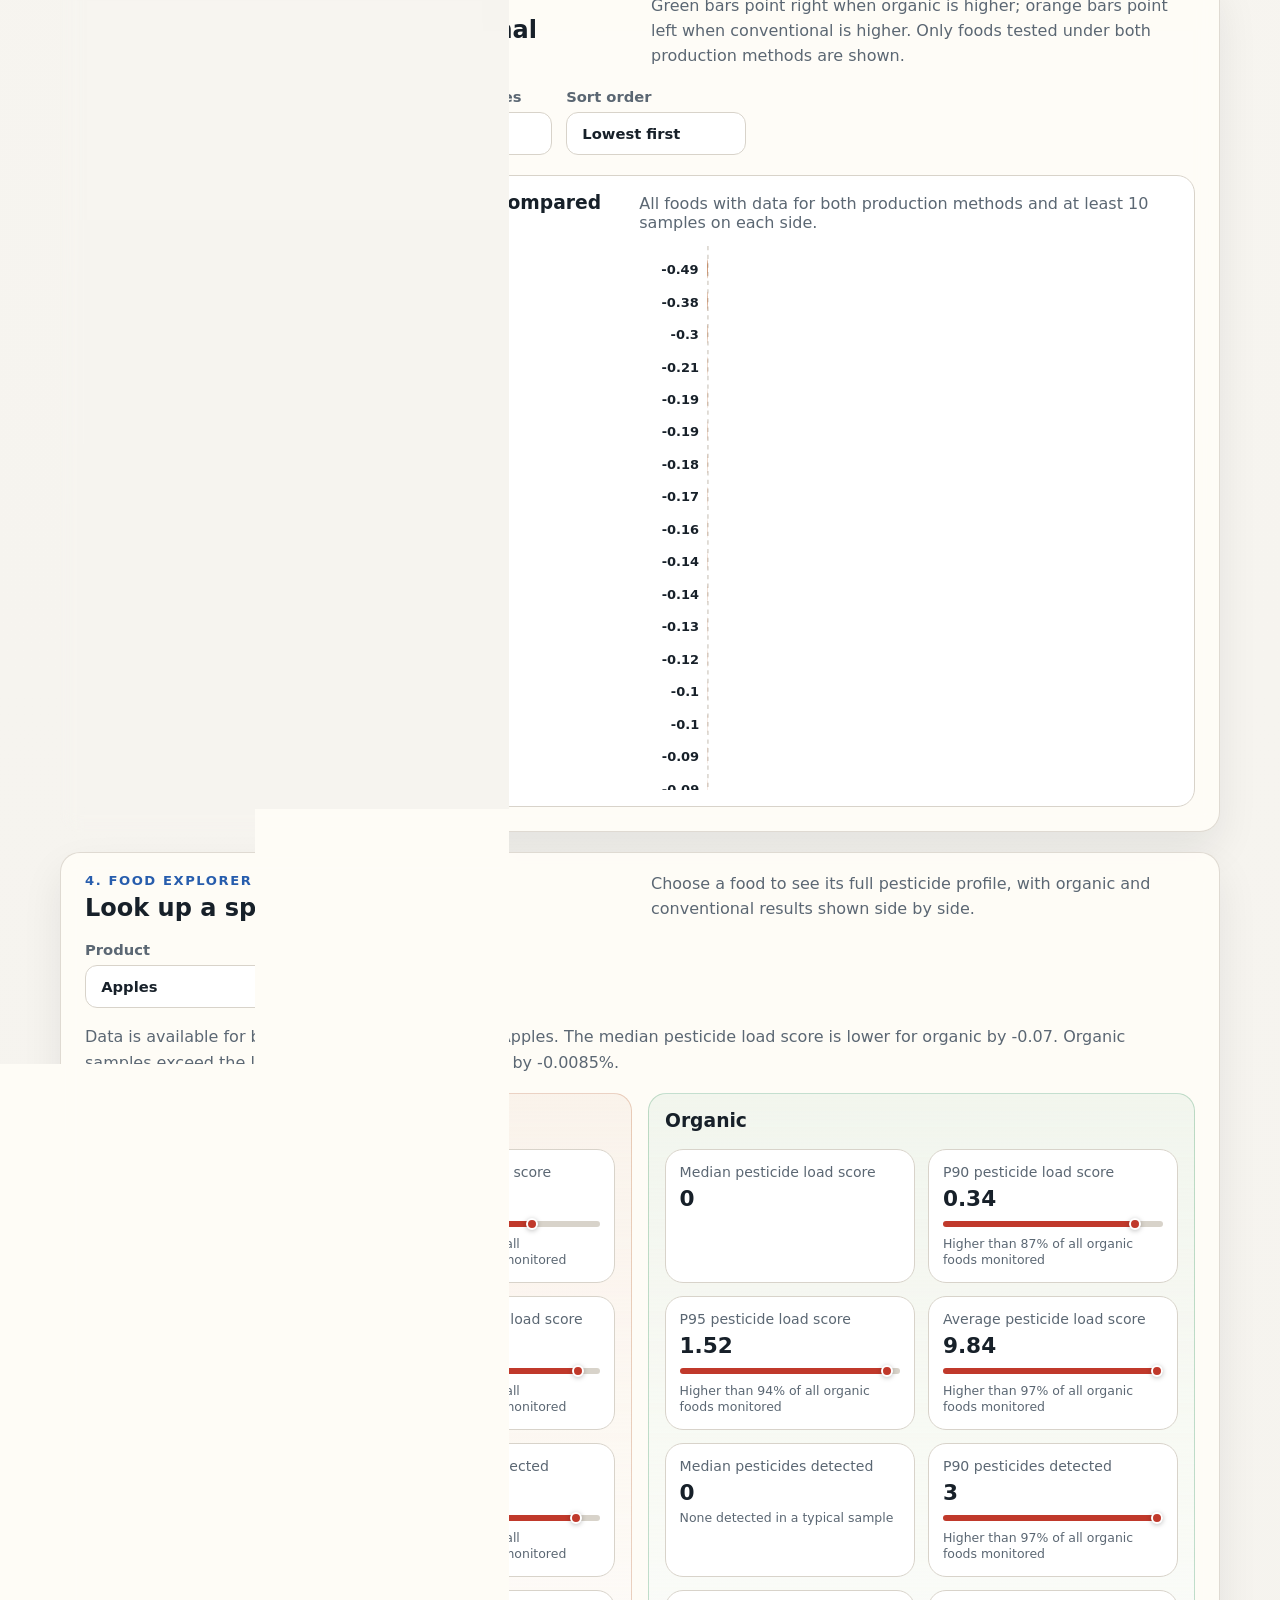
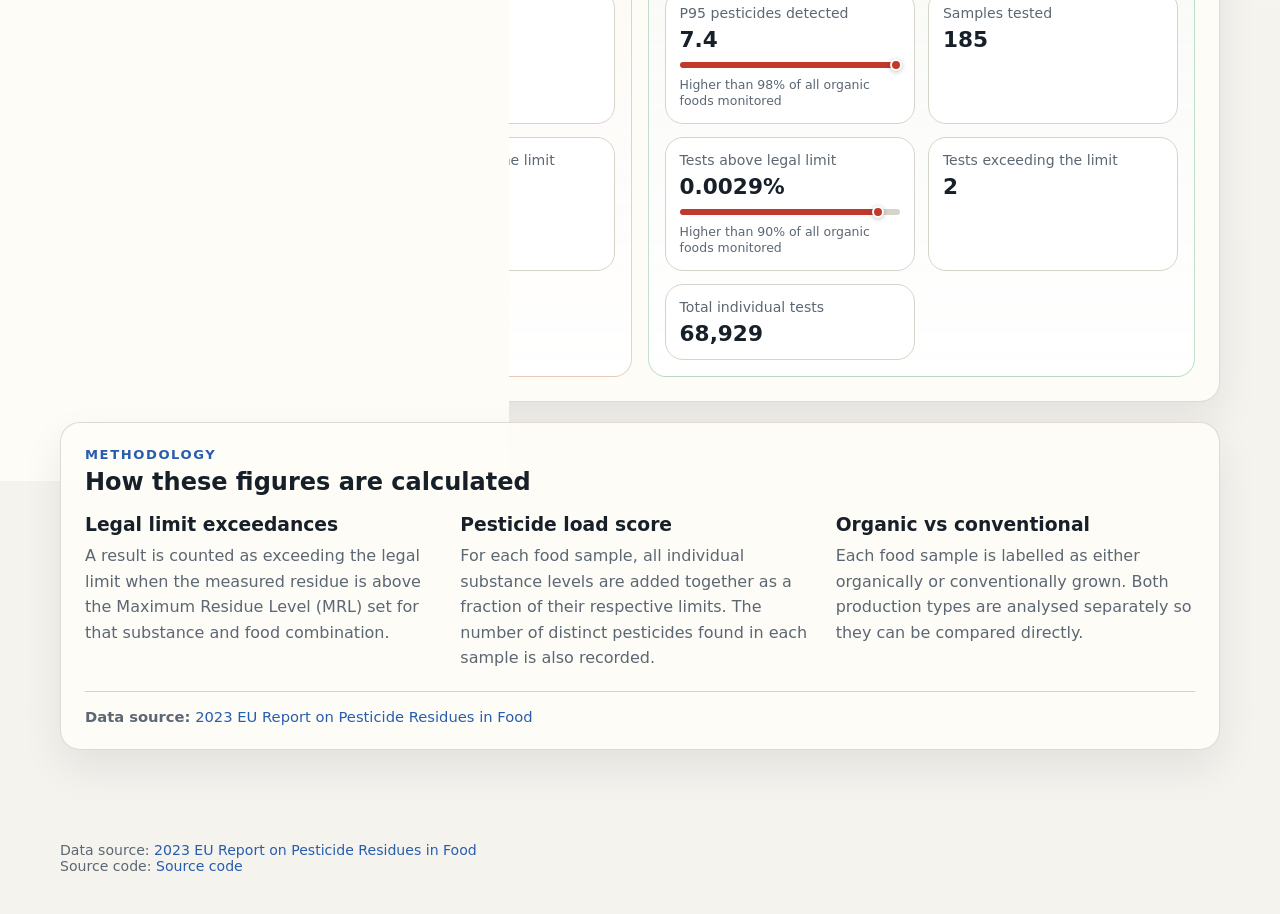
==== commit 416b82ae: "Add link to source code" ====
--- a/docs/index.html
+++ b/docs/index.html
@@ -240,6 +240,12 @@
           2023 EU Report on Pesticide Residues in Food
         </a>
       </p>
+      <p>
+        Source code:
+        <a href="https://github.com/koendc/pesticides-residues-in-food" target="_blank" rel="noopener noreferrer">
+          Source code
+        </a>
+      </p>
     </footer>
 
     <div class="tooltip" id="tooltip" hidden></div>
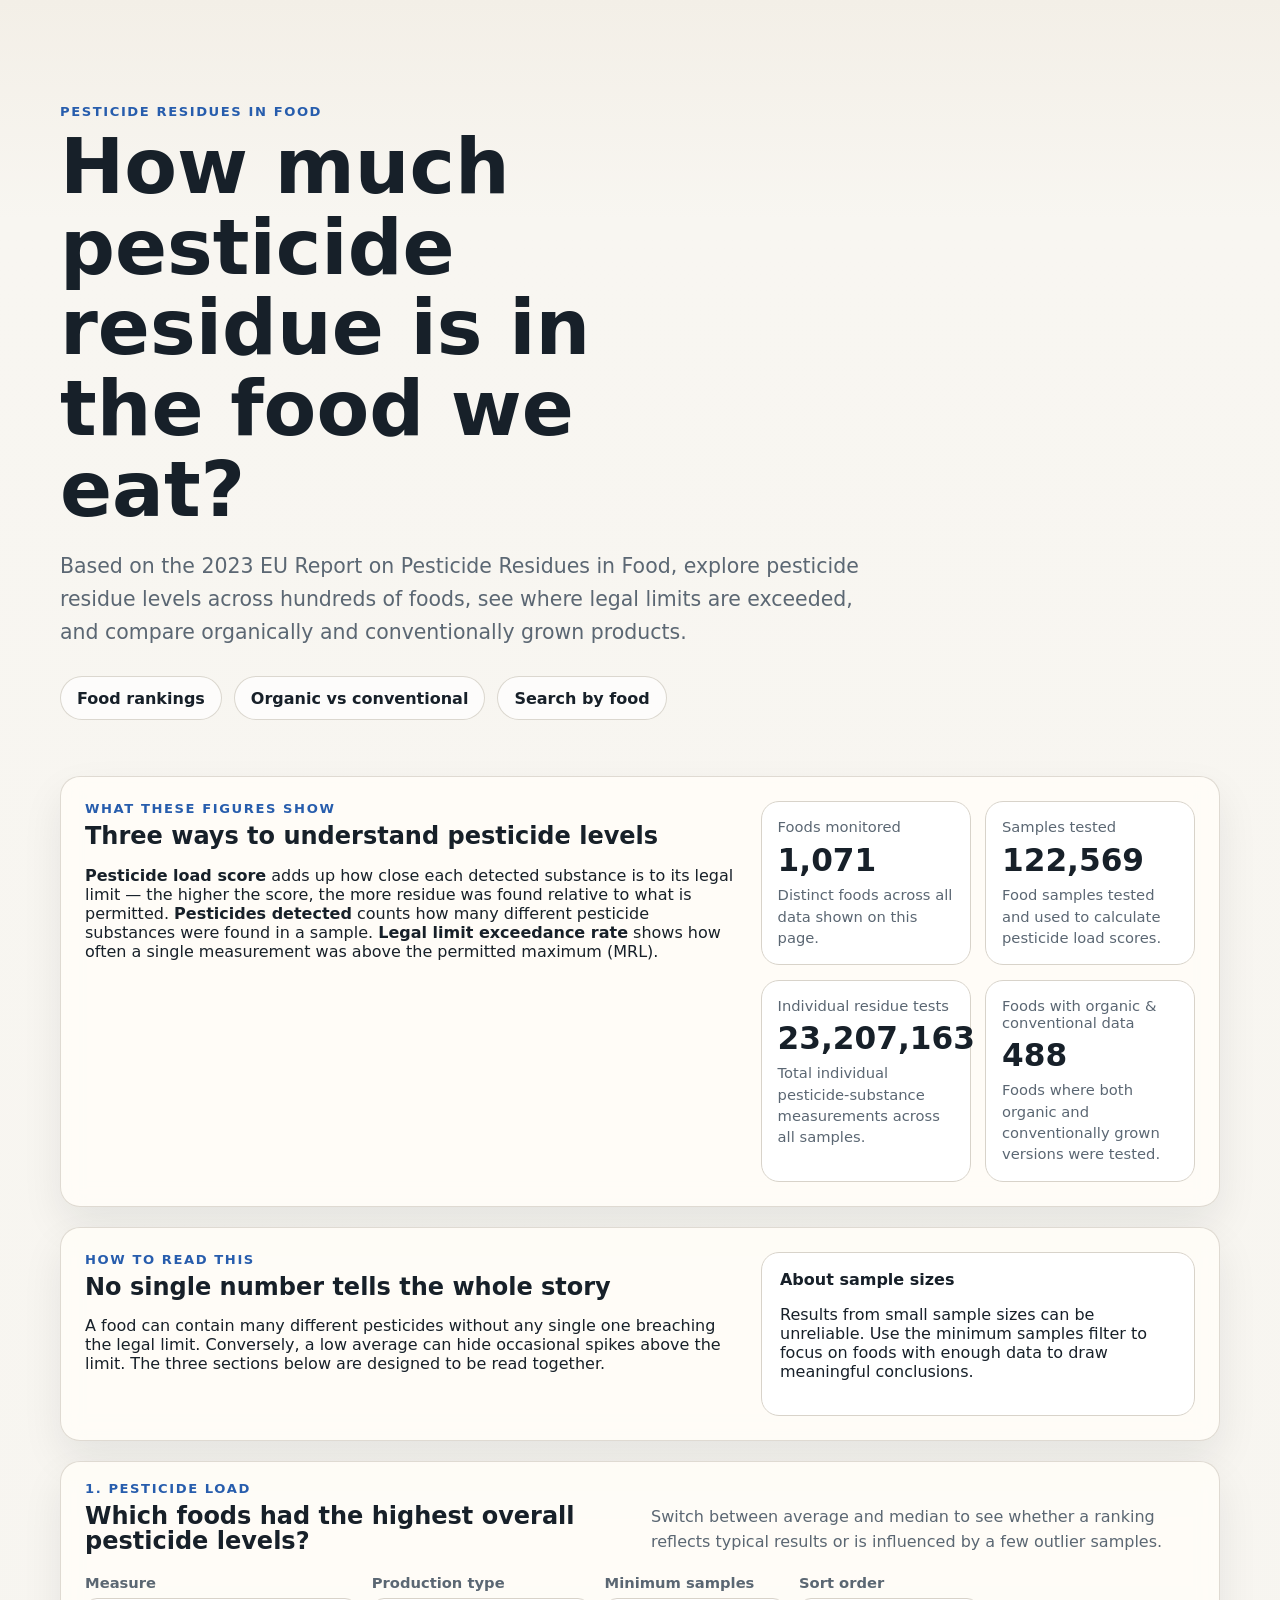
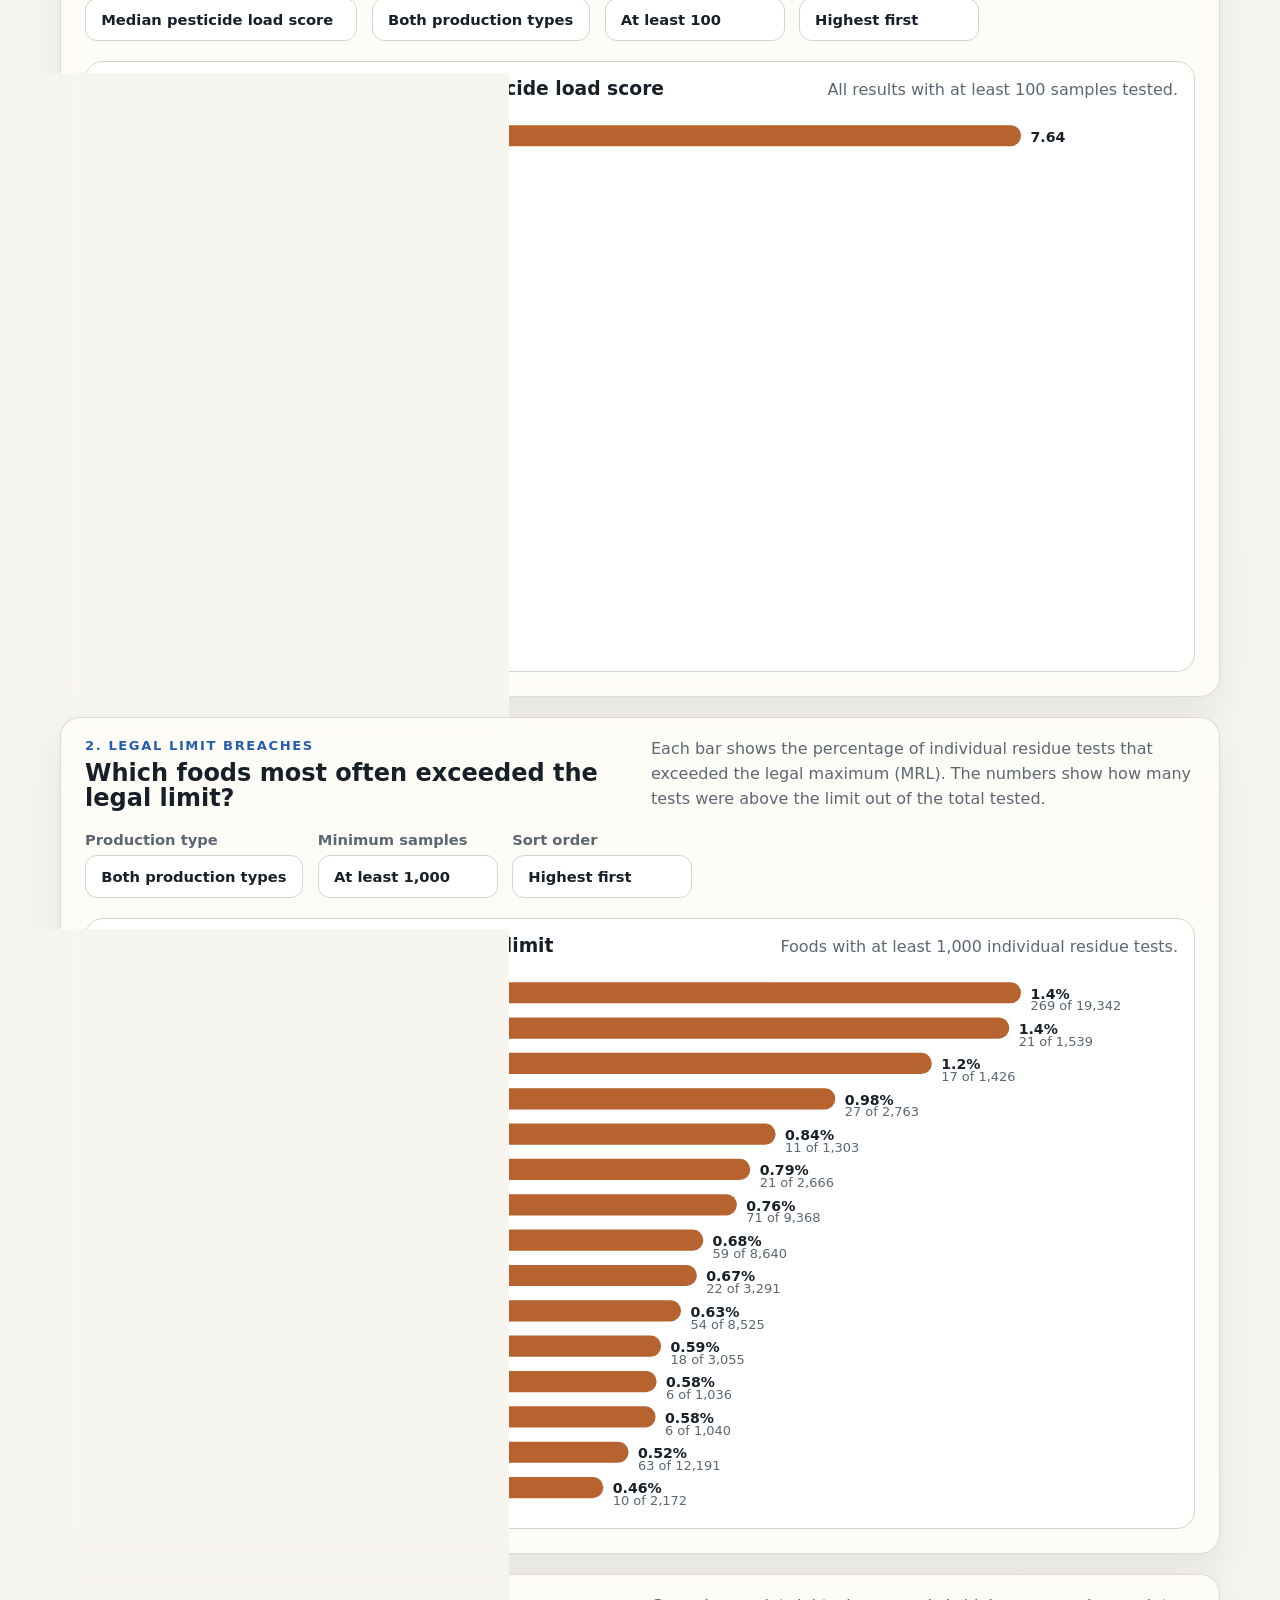
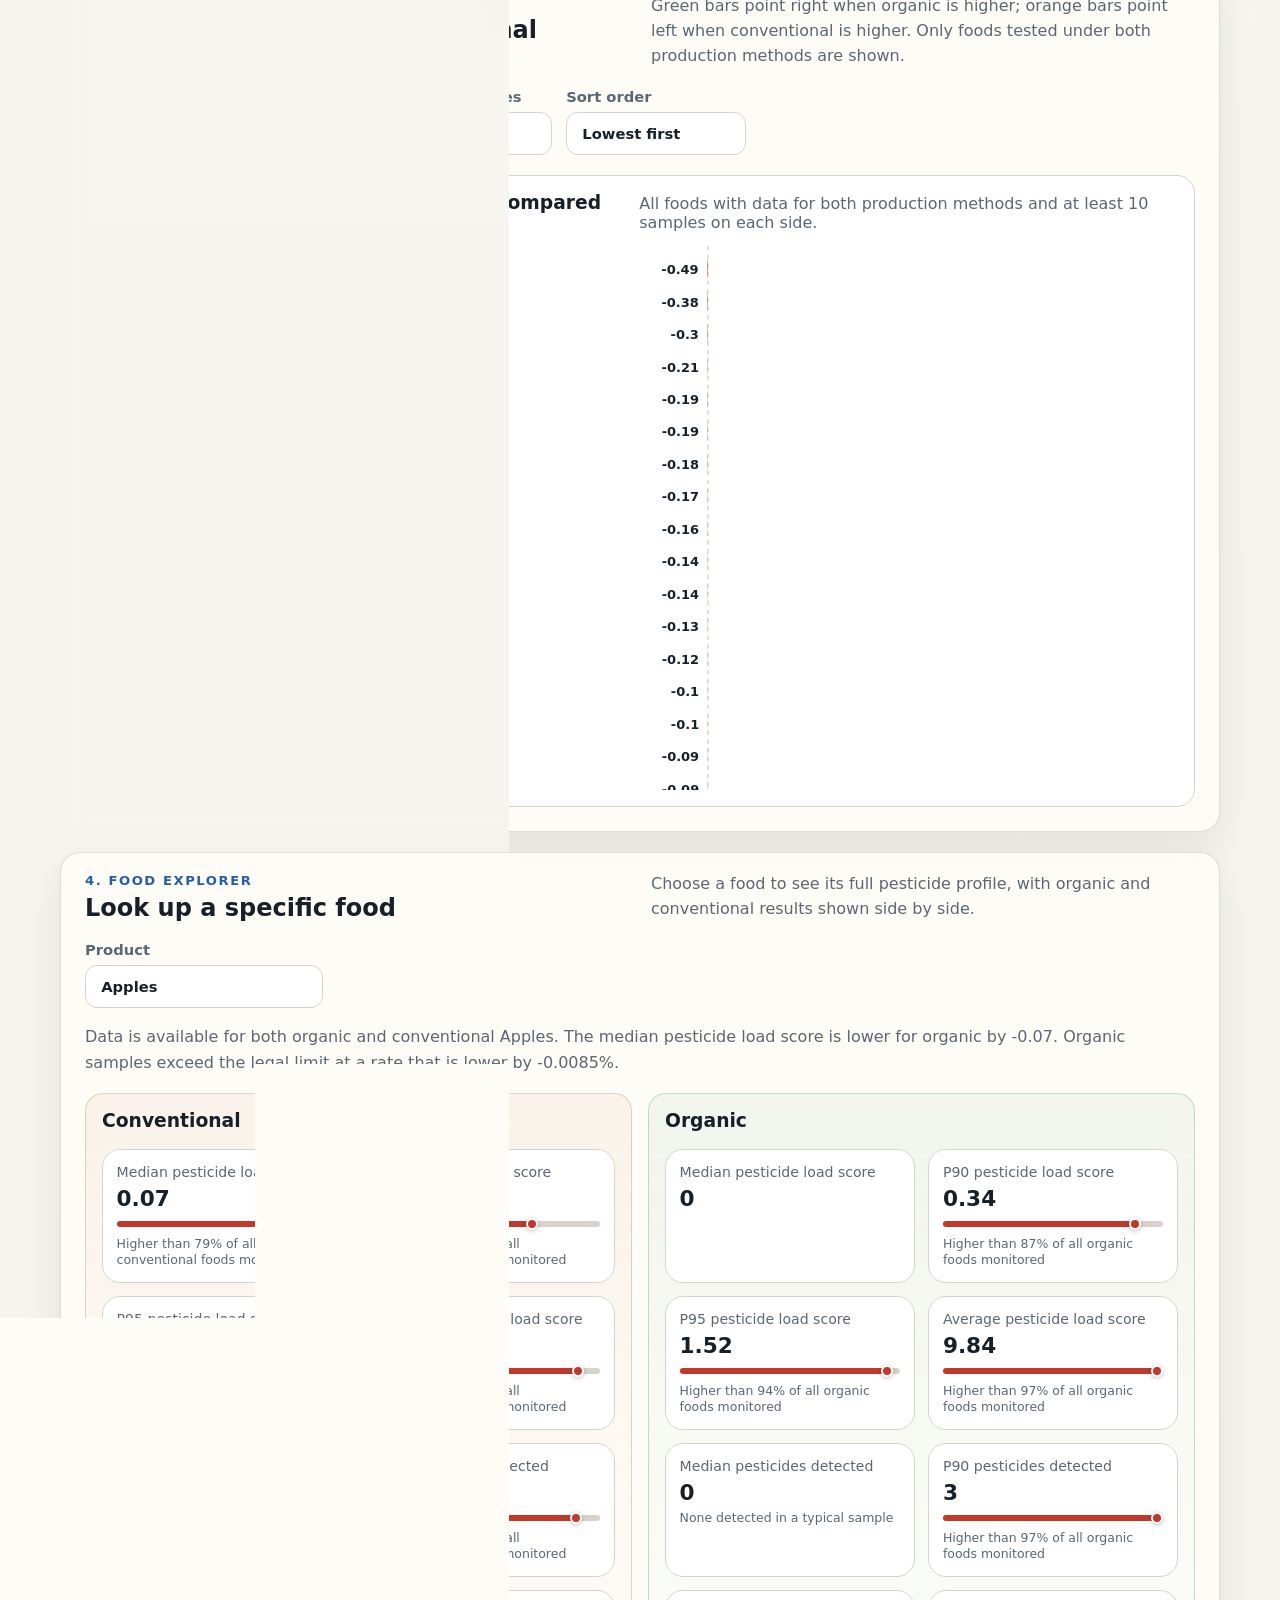
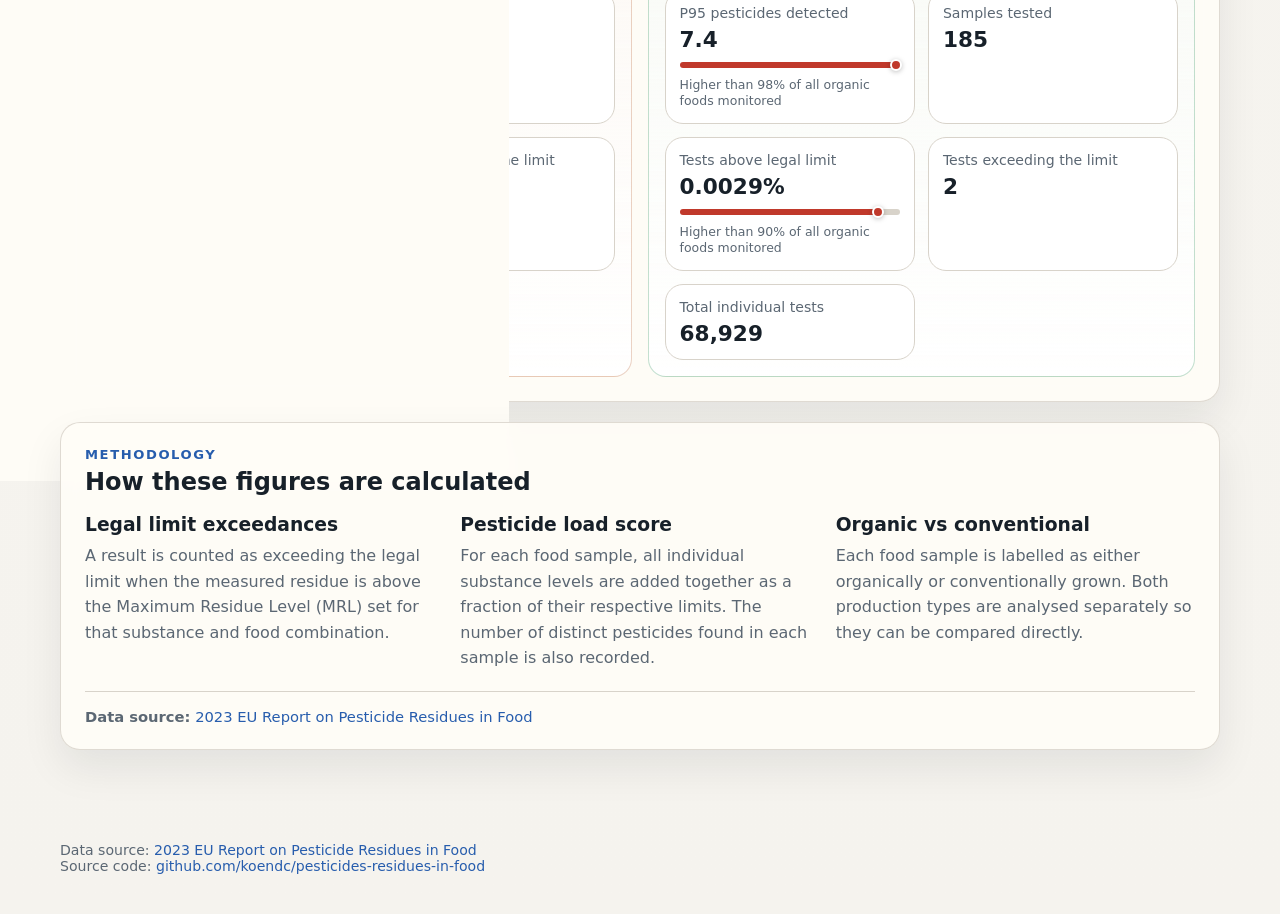
==== commit 6ef71c64: "Add link to source code" ====
--- a/docs/index.html
+++ b/docs/index.html
@@ -243,7 +243,7 @@
       <p>
         Source code:
         <a href="https://github.com/koendc/pesticides-residues-in-food" target="_blank" rel="noopener noreferrer">
-          Source code
+          github.com/koendc/pesticides-residues-in-food
         </a>
       </p>
     </footer>
